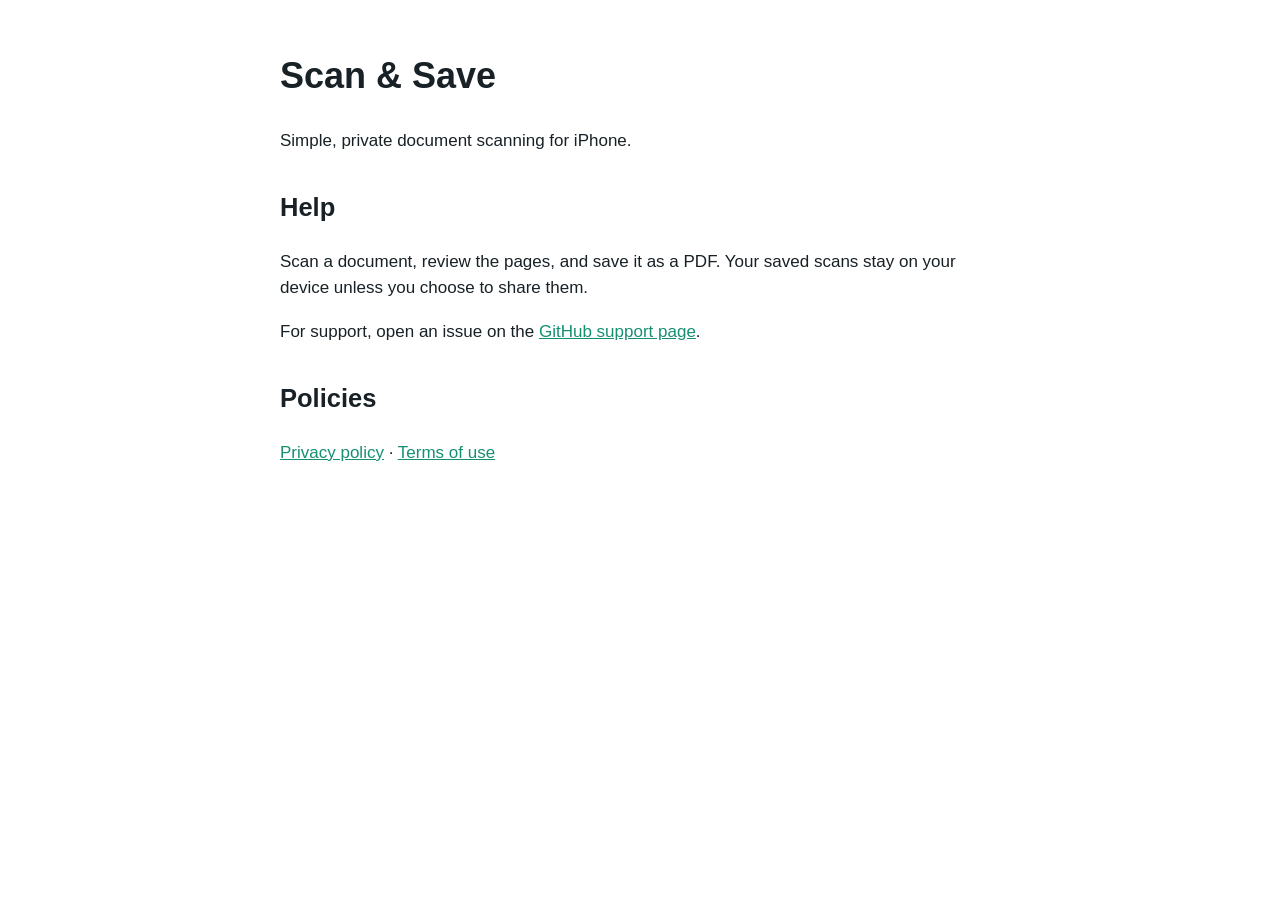
==== index.html @ 87c3bbcc "Add Scan and Save support pages" ====
<!doctype html>
<html lang="en"><meta charset="utf-8"><meta name="viewport" content="width=device-width,initial-scale=1">
<title>Scan &amp; Save Support</title>
<style>body{font:17px -apple-system,BlinkMacSystemFont,sans-serif;max-width:720px;margin:48px auto;padding:0 22px;line-height:1.55;color:#182126}a{color:#168f72}h1{font-size:36px}h2{margin-top:34px}</style>
<h1>Scan &amp; Save</h1><p>Simple, private document scanning for iPhone.</p>
<h2>Help</h2><p>Scan a document, review the pages, and save it as a PDF. Your saved scans stay on your device unless you choose to share them.</p>
<p>For support, open an issue on the <a href="https://github.com/tildraev/scan-and-save-support/issues">GitHub support page</a>.</p>
<h2>Policies</h2><p><a href="privacy.html">Privacy policy</a> · <a href="terms.html">Terms of use</a></p>
</html>
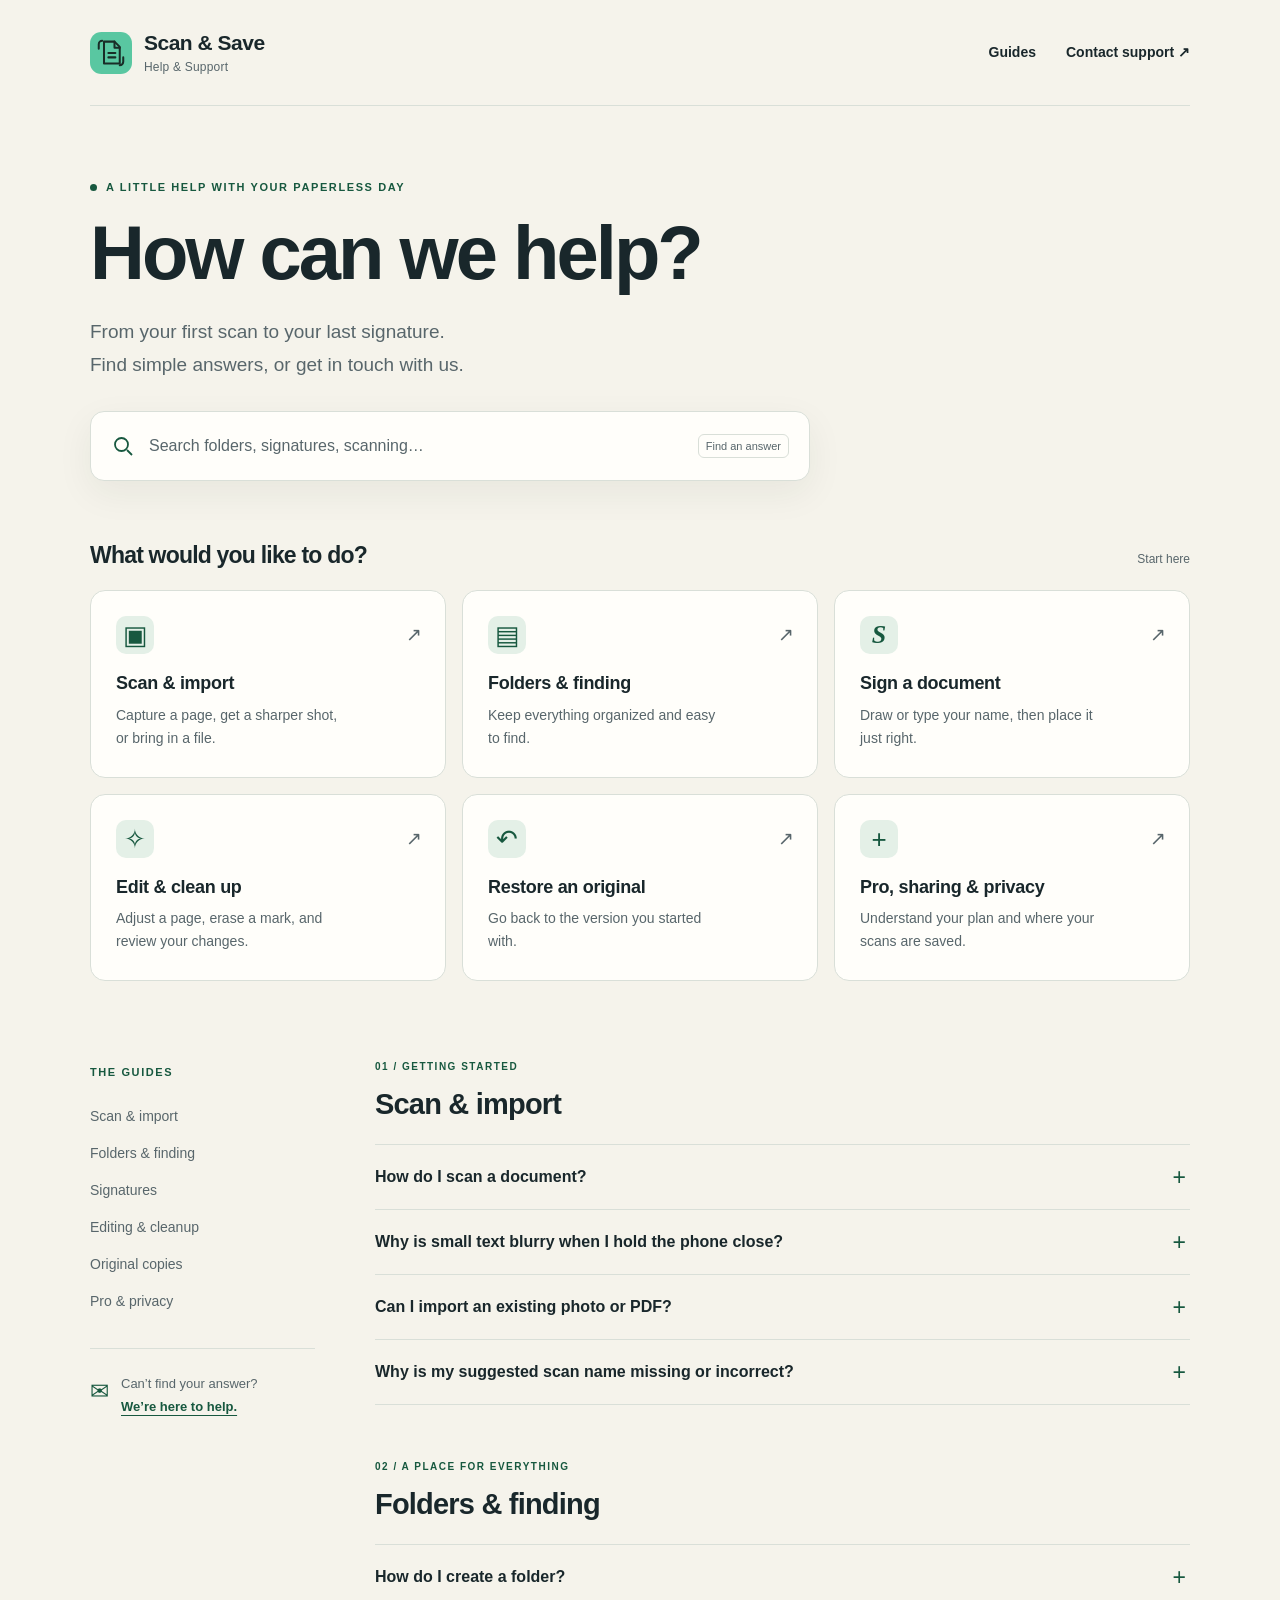
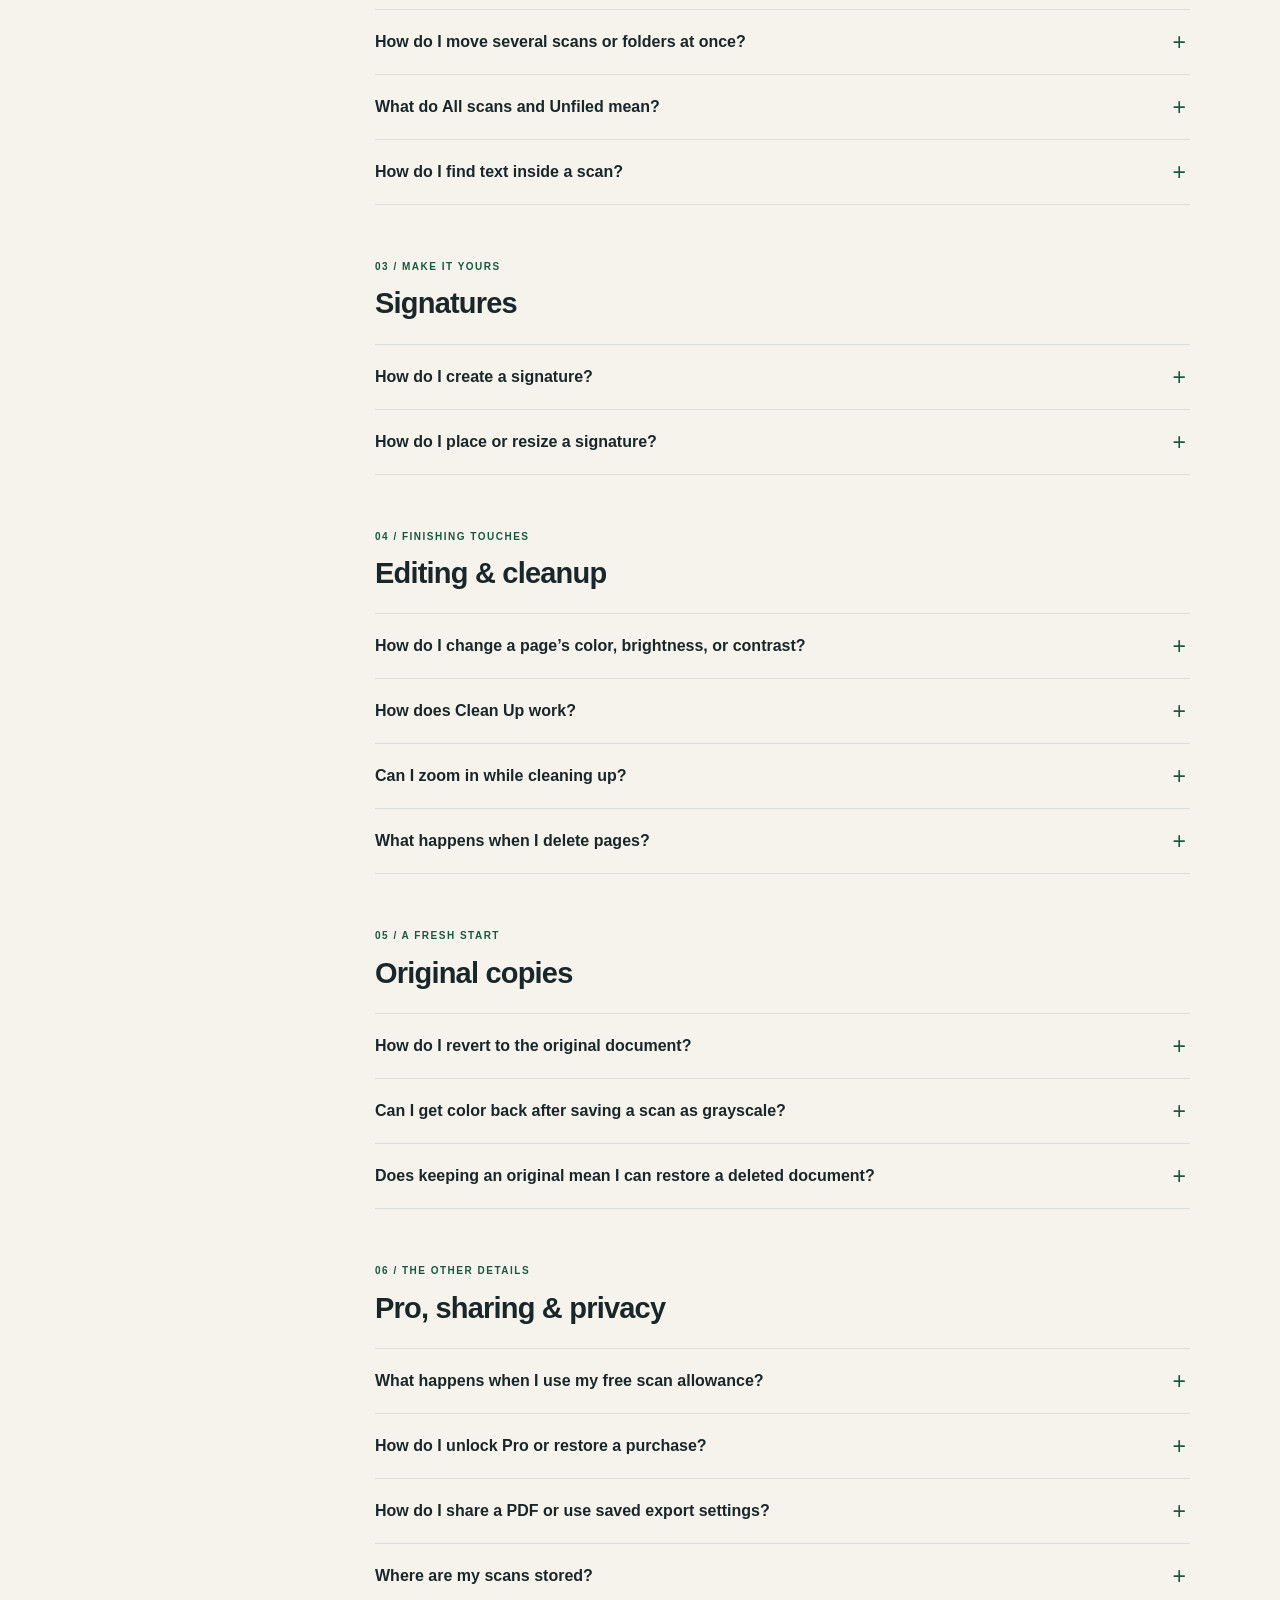
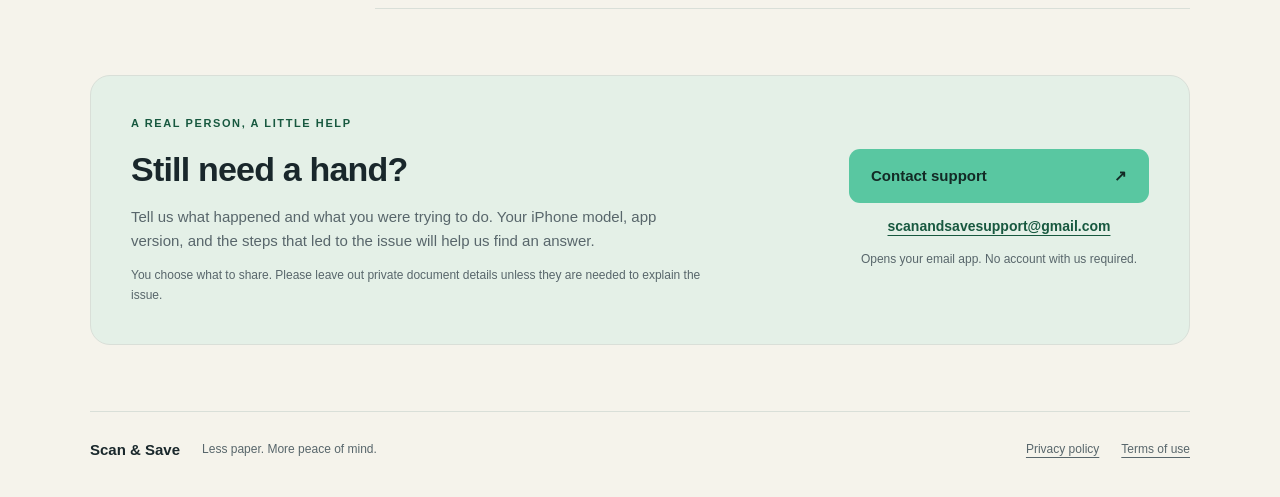
==== commit 561a12d7: "Add searchable customer help and email support" ====
--- a/index.html
+++ b/index.html
@@ -1,9 +1,109 @@
 <!doctype html>
-<html lang="en"><meta charset="utf-8"><meta name="viewport" content="width=device-width,initial-scale=1">
-<title>Scan &amp; Save Support</title>
-<style>body{font:17px -apple-system,BlinkMacSystemFont,sans-serif;max-width:720px;margin:48px auto;padding:0 22px;line-height:1.55;color:#182126}a{color:#168f72}h1{font-size:36px}h2{margin-top:34px}</style>
-<h1>Scan &amp; Save</h1><p>Simple, private document scanning for iPhone.</p>
-<h2>Help</h2><p>Scan a document, review the pages, and save it as a PDF. Your saved scans stay on your device unless you choose to share them.</p>
-<p>For support, open an issue on the <a href="https://github.com/tildraev/scan-and-save-support/issues">GitHub support page</a>.</p>
-<h2>Policies</h2><p><a href="privacy.html">Privacy policy</a> · <a href="terms.html">Terms of use</a></p>
+<html lang="en">
+<head>
+  <meta charset="utf-8">
+  <meta name="viewport" content="width=device-width, initial-scale=1">
+  <meta name="color-scheme" content="light dark">
+  <meta name="description" content="Help with Scan & Save for iPhone: scanning, folders, signatures, cleanup, original copies, and Pro.">
+  <title>Scan & Save · Help & Support</title>
+  <link rel="icon" href="icon.svg" type="image/svg+xml">
+  <link rel="stylesheet" href="styles.css">
+  <script src="support.js" defer></script>
+</head>
+<body>
+<a class="skip-link" href="#main">Skip to help</a>
+<header class="site-header wrap">
+  <a class="brand" href="./" aria-label="Scan and Save support home">
+    <img src="icon.svg" width="42" height="42" alt="">
+    <span>Scan &amp; Save<small>Help &amp; Support</small></span>
+  </a>
+  <nav aria-label="Main navigation">
+    <a href="#topics">Guides</a>
+    <a href="#contact">Contact support <span aria-hidden="true">↗</span></a>
+  </nav>
+</header>
+<main id="main">
+  <section class="hero wrap" aria-labelledby="hero-title">
+    <p class="eyebrow"><span class="status-dot" aria-hidden="true"></span> A little help with your paperless day</p>
+    <h1 id="hero-title">How can we help?</h1>
+    <p class="intro">From your first scan to your last signature.<br class="desktop-break"> Find simple answers, or get in touch with us.</p>
+    <div class="search-box">
+      <svg viewBox="0 0 24 24" width="24" height="24" fill="none" stroke="currentColor" stroke-width="1.8" aria-hidden="true"><circle cx="10.5" cy="10.5" r="6.5"/><path d="m16 16 5 5"/></svg>
+      <label class="sr-only" for="help-search">Search help topics</label>
+      <input id="help-search" type="search" placeholder="Search folders, signatures, scanning…" autocomplete="off" aria-controls="help-topics" disabled>
+      <span class="search-hint" aria-hidden="true">Find an answer</span>
+    </div>
+    <noscript><p>You can browse every guide below without turning on JavaScript.</p></noscript>
+    <p id="search-status" class="search-status" role="status" aria-live="polite" hidden></p>
+  </section>
+
+  <section class="wrap" id="topics" aria-labelledby="topics-title">
+    <div class="section-heading"><h2 id="topics-title">What would you like to do?</h2><span class="quiet">Start here</span></div>
+    <div class="topic-grid">
+      <a class="topic-card" href="#scanning"><span class="topic-icon" aria-hidden="true">▣</span><h3>Scan &amp; import</h3><p>Capture a page, get a sharper shot, or bring in a file.</p><span class="card-arrow" aria-hidden="true">↗</span></a>
+      <a class="topic-card" href="#folders"><span class="topic-icon" aria-hidden="true">▤</span><h3>Folders &amp; finding</h3><p>Keep everything organized and easy to find.</p><span class="card-arrow" aria-hidden="true">↗</span></a>
+      <a class="topic-card" href="#signatures"><span class="topic-icon script-icon" aria-hidden="true">S</span><h3>Sign a document</h3><p>Draw or type your name, then place it just right.</p><span class="card-arrow" aria-hidden="true">↗</span></a>
+      <a class="topic-card" href="#editing"><span class="topic-icon" aria-hidden="true">✧</span><h3>Edit &amp; clean up</h3><p>Adjust a page, erase a mark, and review your changes.</p><span class="card-arrow" aria-hidden="true">↗</span></a>
+      <a class="topic-card" href="#originals"><span class="topic-icon" aria-hidden="true">↶</span><h3>Restore an original</h3><p>Go back to the version you started with.</p><span class="card-arrow" aria-hidden="true">↗</span></a>
+      <a class="topic-card" href="#pro"><span class="topic-icon" aria-hidden="true">+</span><h3>Pro, sharing &amp; privacy</h3><p>Understand your plan and where your scans are saved.</p><span class="card-arrow" aria-hidden="true">↗</span></a>
+    </div>
+  </section>
+
+  <div class="wrap help-layout" id="help-topics">
+    <aside class="guide-sidebar" aria-label="Guide topics">
+      <p class="eyebrow">THE GUIDES</p>
+      <a href="#scanning">Scan &amp; import</a><a href="#folders">Folders &amp; finding</a><a href="#signatures">Signatures</a><a href="#editing">Editing &amp; cleanup</a><a href="#originals">Original copies</a><a href="#pro">Pro &amp; privacy</a>
+      <div class="sidebar-note"><span aria-hidden="true">✉</span><p>Can’t find your answer?<br><a href="#contact">We’re here to help.</a></p></div>
+    </aside>
+    <div class="guide-content">
+      <section class="help-section" id="scanning" data-topic="Scan import camera focus photo file">
+        <p class="eyebrow">01 / GETTING STARTED</p><h2>Scan &amp; import</h2>
+        <details><summary>How do I scan a document?</summary><div class="answer"><ol><li>Tap <strong>Scan</strong>, or tap <strong>+</strong> and choose <strong>Scan with camera</strong>.</li><li>Use <strong>Full page</strong> for documents, or <strong>Close-up</strong> for small text.</li><li>Capture your pages and finish the scan.</li><li>Review the suggested name, change it if you like, then tap <strong>Save</strong>.</li></ol><p>Camera scanning needs a physical iPhone with camera access enabled.</p></div></details>
+        <details><summary>Why is small text blurry when I hold the phone close?</summary><div class="answer"><p>Try <strong>Close-up</strong> at the top of the scanner. On supported iPhones, it uses the camera designed for nearby subjects. Tap the text to focus, hold steady, and use good lighting.</p><p>If the text is still blurry, move the phone back slightly. Close-up mode captures the whole photo; Full page mode handles automatic page detection.</p></div></details>
+        <details><summary>Can I import an existing photo or PDF?</summary><div class="answer"><p>Tap <strong>+</strong> on the home screen, then choose <strong>Import photos</strong> or <strong>Import PDF or file</strong>. Select the files you want to bring into your library.</p></div></details>
+        <details><summary>Why is my suggested scan name missing or incorrect?</summary><div class="answer"><p>The app reads text from the scan before suggesting a name. If it cannot find a useful name, you can enter one yourself or keep <strong>Untitled scan</strong>. You can also rename a saved scan by pressing and holding it, then choosing <strong>Rename</strong>.</p></div></details>
+      </section>
+      <section class="help-section" id="folders" data-topic="Folders tags move select organize search unfiled">
+        <p class="eyebrow">02 / A PLACE FOR EVERYTHING</p><h2>Folders &amp; finding</h2>
+        <details><summary>How do I create a folder?</summary><div class="answer"><p>Folders are included with Pro. On the home screen, tap <strong>+</strong>, then <strong>New folder</strong>. Give it a name and tap <strong>Create</strong>. Open an existing folder first if you want the new folder inside it.</p></div></details>
+        <details><summary>How do I move several scans or folders at once?</summary><div class="answer"><ol><li>Tap <strong>Edit</strong> beside the folder title.</li><li>Select the scans or folders you want to move. You can use <strong>Select all</strong>.</li><li>Tap <strong>Move</strong> and choose a destination.</li></ol><p>To make a destination while moving, choose <strong>New folder</strong>, enter its name, choose where it belongs, then tap <strong>Create and move</strong>. The library opens the destination after a successful move.</p></div></details>
+        <details><summary>What do All scans and Unfiled mean?</summary><div class="answer"><p><strong>All scans</strong> shows every document in your library. <strong>Unfiled</strong> shows documents that have not been assigned to a folder.</p><p>In Edit mode, selecting All scans selects every document; selecting Unfiled selects only documents without a folder. These built-in views stay available after their contents are moved or deleted.</p></div></details>
+        <details><summary>How do I find text inside a scan?</summary><div class="answer"><p>Use <strong>Search scans</strong> on the home screen. Search checks document names, folder names, tags, and readable text found inside your scans. A search covers the whole library, even when you start inside a folder.</p></div></details>
+      </section>
+      <section class="help-section" id="signatures" data-topic="Signature sign type draw font resize drag">
+        <p class="eyebrow">03 / MAKE IT YOURS</p><h2>Signatures</h2>
+        <details><summary>How do I create a signature?</summary><div class="answer"><p>With Pro, open a document, tap the <strong>sparkle menu</strong>, choose <strong>Pro tools</strong>, then <strong>Create saved signature</strong>. You can draw your signature or choose <strong>Type</strong> to enter your name and preview different styles. Tap <strong>Save</strong> to keep it on your device.</p><p>You can also create a signature from the page editor when placing one.</p></div></details>
+        <details><summary>How do I place or resize a signature?</summary><div class="answer"><ol><li>Open the document and tap the <strong>pencil</strong>.</li><li>Tap the <strong>signature icon</strong> beside the page.</li><li>Drag the signature into position. Pinch or drag its corner to resize it.</li><li>Tap <strong>Apply</strong>, then <strong>Save</strong> in the page editor.</li></ol><p>A saved signature can be reused on another document.</p></div></details>
+      </section>
+      <section class="help-section" id="editing" data-topic="Edit cleanup clean erase mark shadow grayscale gray contrast zoom undo delete pages">
+        <p class="eyebrow">04 / FINISHING TOUCHES</p><h2>Editing &amp; cleanup</h2>
+        <details><summary>How do I change a page’s color, brightness, or contrast?</summary><div class="answer"><p>Open a document, tap the <strong>pencil</strong>, then the <strong>sliders icon</strong> beside a page. Adjust the controls, then tap <strong>Apply</strong> in the top-right corner. Tap <strong>Save</strong> in the page editor to keep your changes.</p></div></details>
+        <details><summary>How does Clean Up work?</summary><div class="answer"><p>In the page editor, tap the <strong>wand icon</strong>. Select a mark on plain paper, then tap <strong>Preview cleanup</strong>. The tool fills the selection with a nearby paper color, or white if you choose <strong>Use white paper</strong>.</p><p>Use <strong>Undo</strong> to step back, <strong>Save</strong> to accept the preview, or <strong>Cancel</strong> to discard it. Then save the page editor.</p><p><strong>Anything inside the selection is erased.</strong> Clean Up cannot reconstruct text or artwork hidden beneath a mark.</p></div></details>
+        <details><summary>Can I zoom in while cleaning up?</summary><div class="answer"><p>Yes. <strong>Pinch</strong> to zoom, move the page with <strong>two fingers</strong>, and drag with <strong>one finger</strong> to select an area. Tap <strong>Fit page</strong> to see the whole page again.</p></div></details>
+        <details><summary>What happens when I delete pages?</summary><div class="answer"><p>Page deletions are saved immediately. If you delete the last page, the app asks whether you want to delete the entire document.</p><p>You can restore pages removed from an existing document with <strong>Revert to original</strong>. Deleting the entire document also removes its saved original.</p></div></details>
+      </section>
+      <section class="help-section" id="originals" data-topic="Original restore revert backup undo color grayscale gray lost pages">
+        <p class="eyebrow">05 / A FRESH START</p><h2>Original copies</h2>
+        <details><summary>How do I revert to the original document?</summary><div class="answer"><p>Open the document, tap the <strong>sparkle menu</strong>, choose <strong>Revert to original</strong>, and confirm. This restores the original pages, including available color and pages removed during editing. Later page edits, signatures, and cleanup are removed. The document’s name and folder stay the same.</p></div></details>
+        <details><summary>Can I get color back after saving a scan as grayscale?</summary><div class="answer"><p>If the saved original contains color, <strong>Revert to original</strong> brings it back. New scans preserve the camera-provided images before the app’s color filter; imports preserve their source.</p><p>For documents saved before original-copy preservation was added, the earliest available version is the one saved at that time. Color already discarded from that version cannot be recovered.</p></div></details>
+        <details><summary>Does keeping an original mean I can restore a deleted document?</summary><div class="answer"><p>No. The original is kept alongside a document for reverting edits. Deleting the entire document removes both copies. Keep a separate copy of documents you need to retain, and check that any cloud synchronization has completed before relying on it.</p></div></details>
+      </section>
+      <section class="help-section" id="pro" data-topic="Pro purchase restore free limit rewarded video share export recipe iCloud privacy account">
+        <p class="eyebrow">06 / THE OTHER DETAILS</p><h2>Pro, sharing &amp; privacy</h2>
+        <details><summary>What happens when I use my free scan allowance?</summary><div class="answer"><p>The free plan includes two scan sessions per day, with up to ten pages per session. The limit prompt offers <strong>Watch a video</strong>, <strong>Unlock Pro</strong>, and <strong>Cancel</strong>. A rewarded video can provide another session when a video is available.</p></div></details>
+        <details><summary>How do I unlock Pro or restore a purchase?</summary><div class="answer"><p>Open <strong>Settings → Scan &amp; Save Pro</strong>. Choose <strong>Unlock Pro</strong> to view the available purchase, or <strong>Restore Purchase</strong> if you already bought Pro using your Apple Account.</p><p>If the app says purchases are not available yet, please check back later or contact support. Your existing scans remain available.</p></div></details>
+        <details><summary>How do I share a PDF or use saved export settings?</summary><div class="answer"><p>Open a scan and tap the <strong>Share</strong> icon to send its PDF to an app or location you choose. Pro’s Advanced Export offers additional format and quality settings.</p><p><strong>Run saved export recipe</strong> reuses the format and image quality you saved in Advanced Export, then opens the sharing menu. It does not send a document by itself.</p></div></details>
+        <details><summary>Where are my scans stored?</summary><div class="answer"><p>Documents are saved on your device. Pro includes iCloud features that use your private iCloud account when configured and available. Sharing a scan passes the selected file to the app or service you choose.</p><p>You do not need a Scan &amp; Save account. See our <a href="privacy.html">privacy policy</a> for more information.</p></div></details>
+      </section>
+      <div id="no-results" class="no-results" hidden><h2>No matching guide yet.</h2><p>Try a shorter search, browse the topics above, or <a href="#contact">contact support</a>.</p><button class="text-button" id="clear-search" type="button">Clear search</button></div>
+    </div>
+  </div>
+
+  <section class="contact-section wrap" id="contact" aria-labelledby="contact-title">
+    <div><p class="eyebrow">A REAL PERSON, A LITTLE HELP</p><h2 id="contact-title">Still need a hand?</h2><p>Tell us what happened and what you were trying to do. Your iPhone model, app version, and the steps that led to the issue will help us find an answer.</p><p class="contact-note">You choose what to share. Please leave out private document details unless they are needed to explain the issue.</p></div>
+    <div class="contact-action"><a class="primary-button" href="mailto:scanandsavesupport@gmail.com?subject=Scan%20%26%20Save%20support">Contact support <span aria-hidden="true">↗</span></a><a class="email-link" href="mailto:scanandsavesupport@gmail.com">scanandsavesupport@gmail.com</a><span class="quiet">Opens your email app. No account with us required.</span></div>
+  </section>
+</main>
+<footer class="site-footer wrap"><a class="footer-brand" href="./">Scan &amp; Save</a><p>Less paper. More peace of mind.</p><nav aria-label="Legal"><a href="privacy.html">Privacy policy</a><a href="terms.html">Terms of use</a></nav></footer>
+</body>
 </html>
--- a/styles.css
+++ b/styles.css
@@ -0,0 +1,7 @@
+:root{color-scheme:light dark;--paper:#f5f3eb;--ink:#19272b;--muted:#58666b;--surface:#fffefa;--line:#d9dfd8;--mint:#59c7a1;--accent:#17583f;--tint:#e4f0e7;--hover:#eff4ed;--shadow:0 12px 36px #182b2210}
+*{box-sizing:border-box}html{scroll-behavior:smooth;scroll-padding-top:30px}body{margin:0;background:var(--paper);color:var(--ink);font:16px/1.65 -apple-system,BlinkMacSystemFont,"Segoe UI",sans-serif;-webkit-font-smoothing:antialiased}a{color:var(--accent);text-underline-offset:4px}a:hover{text-decoration-thickness:2px}button,input{font:inherit}button,a,input,summary{-webkit-tap-highlight-color:transparent}a:focus-visible,button:focus-visible,input:focus-visible,summary:focus-visible{outline:3px solid var(--accent);outline-offset:5px}button{cursor:pointer}.wrap{width:min(1100px,calc(100% - 64px));margin-inline:auto}.site-header{display:flex;align-items:center;justify-content:space-between;padding-block:30px;border-bottom:1px solid var(--line);gap:24px}.brand{display:flex;align-items:center;gap:12px;text-decoration:none;color:var(--ink);font-weight:750;letter-spacing:-.5px;font-size:21px;line-height:1.25}.brand small{display:block;font-size:12px;letter-spacing:.2px;font-weight:500;color:var(--muted);margin-top:4px}.site-header nav{display:flex;gap:30px;align-items:center;font-size:14px;font-weight:600}.site-header nav a{text-decoration:none;color:var(--ink)}.hero{padding-block:72px 60px}.eyebrow{font-size:11px;font-weight:750;letter-spacing:1.6px;text-transform:uppercase;color:var(--accent);margin:0 0 16px;display:flex;align-items:center;gap:9px}.status-dot{width:7px;height:7px;border-radius:50%;background:var(--accent)}h1,h2,h3,p{overflow-wrap:break-word}h1{font-size:clamp(44px,6.4vw,76px);line-height:1.08;letter-spacing:-3px;margin:0 0 22px;font-weight:750}h2{font-size:29px;letter-spacing:-.8px;line-height:1.25;margin:0 0 18px}h3{font-size:18px;line-height:1.3;letter-spacing:-.3px;margin:18px 0 8px}.intro{font-size:19px;line-height:1.7;color:var(--muted);margin:0 0 30px}.search-box{display:flex;align-items:center;gap:14px;max-width:720px;border:1px solid var(--line);background:var(--surface);border-radius:14px;padding:18px 20px;box-shadow:var(--shadow);color:var(--accent)}.search-box input{background:transparent;border:0;min-width:0;flex:1;color:var(--ink);outline:none;font-size:16px;padding:3px 0}.search-box input:focus-visible{outline:0}.search-box:focus-within{outline:2px solid var(--accent);outline-offset:2px}input::placeholder{color:var(--muted);opacity:1}.search-hint{font-size:11px;color:var(--muted);border:1px solid var(--line);border-radius:6px;padding:2px 7px;white-space:nowrap}.search-status{font-size:14px;color:var(--muted);margin-bottom:0}.section-heading{display:flex;align-items:baseline;justify-content:space-between;gap:16px;margin-bottom:20px}.section-heading h2{font-size:23px;margin:0}.quiet{font-size:12px;color:var(--muted)}.topic-grid{display:grid;grid-template-columns:repeat(3,minmax(0,1fr));gap:16px}.topic-card{display:block;position:relative;padding:25px 25px 27px;border:1px solid var(--line);border-radius:15px;background:var(--surface);text-decoration:none;color:var(--ink);transition:transform .18s,border-color .18s,background .18s}.topic-card:hover{transform:translateY(-3px);background:var(--hover);border-color:var(--accent)}.topic-card p{font-size:14px;line-height:1.65;margin:0;max-width:235px;color:var(--muted)}.topic-icon{display:inline-flex;align-items:center;justify-content:center;width:38px;height:38px;background:var(--tint);color:var(--accent);border-radius:10px;font-size:26px;font-weight:400;line-height:1}.script-icon{font-family:Georgia,serif;font-style:italic;font-weight:bold}.card-arrow{position:absolute;right:23px;top:28px;color:var(--muted);font-size:19px}.help-layout{display:grid;grid-template-columns:225px minmax(0,1fr);gap:60px;padding-top:78px}.guide-sidebar{align-self:start;position:sticky;top:30px;padding-top:4px}.guide-sidebar>a{display:block;text-decoration:none;color:var(--muted);font-size:14px;padding:7px 0}.guide-sidebar>a:hover{color:var(--accent)}.sidebar-note{margin-top:28px;padding-top:24px;border-top:1px solid var(--line);display:flex;gap:12px}.sidebar-note>span{font-size:23px;color:var(--accent)}.sidebar-note p{font-size:13px;line-height:1.75;margin:0;color:var(--muted)}.sidebar-note a{font-weight:650}.help-section{margin-bottom:54px;scroll-margin-top:30px}.help-section>.eyebrow{font-size:10px;letter-spacing:1.5px;margin-bottom:10px}.help-section h2{margin-bottom:22px}details{border-top:1px solid var(--line)}details:last-child{border-bottom:1px solid var(--line)}summary{position:relative;cursor:pointer;list-style:none;padding:20px 34px 20px 0;font-size:16px;font-weight:650;line-height:1.5}summary::-webkit-details-marker{display:none}summary::after{content:"+";position:absolute;right:4px;top:18px;font-size:23px;line-height:1.3;font-weight:400;color:var(--accent)}details[open]>summary::after{content:"−"}.answer{padding:0 32px 20px 0;font-size:15px;color:var(--muted)}.answer p{margin:0 0 12px}.answer p:last-child{margin-bottom:0}.answer ol{padding-left:22px;margin:0 0 16px}.answer li{padding-left:4px;margin-bottom:7px}.answer strong{color:var(--ink);font-weight:650}.no-results{padding:30px;border:1px solid var(--line);border-radius:14px;background:var(--surface)}.no-results h2{font-size:24px}.text-button{color:var(--accent);border:0;background:none;padding:8px 0;text-decoration:underline;font-weight:650}.contact-section{background:var(--tint);border:1px solid var(--line);border-radius:20px;padding:38px 40px;margin-block:12px 66px;display:grid;grid-template-columns:minmax(0,1fr) 300px;gap:42px;align-items:center}.contact-section h2{font-size:34px;margin-bottom:14px}.contact-section p:not(.eyebrow){font-size:15px;color:var(--muted);max-width:570px;margin:0 0 12px}.contact-section p.contact-note{font-size:12px;margin-bottom:0}.contact-action{display:flex;flex-direction:column;gap:12px;align-items:center;text-align:center}.primary-button{display:flex;align-items:center;justify-content:space-between;gap:25px;min-height:54px;width:100%;padding:13px 22px;background:var(--mint);color:#132a25;border-radius:11px;text-decoration:none;font-weight:750;font-size:15px}.primary-button:hover{filter:brightness(.96);text-decoration:none}.email-link{font-size:14px;font-weight:650;overflow-wrap:anywhere}.site-footer{border-top:1px solid var(--line);padding-block:26px 35px;display:flex;align-items:center;gap:22px;font-size:12px;color:var(--muted)}.footer-brand{font-size:15px;font-weight:750;color:var(--ink);text-decoration:none}.site-footer p{margin:0;flex:1}.site-footer nav{display:flex;gap:22px}.site-footer nav a{color:var(--muted)}.skip-link{position:absolute;top:-100px;left:16px;background:var(--mint);color:#132a25;padding:12px;z-index:10;border-radius:8px}.skip-link:focus{top:12px}.sr-only{position:absolute;width:1px;height:1px;padding:0;margin:-1px;overflow:hidden;clip:rect(0,0,0,0);white-space:nowrap;border:0}[hidden]{display:none!important}.legal{max-width:760px;margin:64px auto 80px}.legal h1{font-size:46px;letter-spacing:-1.5px}.legal h2{font-size:23px;margin-top:32px}.legal p{color:var(--muted)}
+@media(prefers-color-scheme:dark){:root{--paper:#111719;--ink:#f0f4f2;--muted:#b7c5c5;--surface:#1b2325;--line:#364447;--accent:#8be0bd;--tint:#20332d;--hover:#24312f;--shadow:0 12px 36px #0002}}
+@media(max-width:800px){.wrap{width:calc(100% - 40px)}.topic-grid{grid-template-columns:repeat(2,minmax(0,1fr))}.help-layout{grid-template-columns:1fr;padding-top:55px;gap:0}.guide-sidebar{display:none}.contact-section{grid-template-columns:1fr;padding:30px;gap:25px}.contact-action{align-items:flex-start;text-align:left;max-width:340px}.site-footer{flex-wrap:wrap}.site-footer p{flex-basis:60%}.site-footer nav{width:100%}.hero{padding-block:52px 40px}}
+@media(max-width:480px){.wrap{width:calc(100% - 32px)}.site-header{padding-block:22px}.brand{font-size:18px}.site-header nav{gap:14px;font-size:13px}.site-header nav>a:first-child{display:none}.hero h1{letter-spacing:-1.8px}.hero .eyebrow{font-size:9px;letter-spacing:1px}.intro{font-size:16px}.desktop-break{display:none}.search-box{padding:13px 14px;gap:10px}.search-hint{display:none}.topic-grid{gap:10px}.topic-card{padding:17px}.topic-card h3{font-size:16px}.topic-card p{font-size:12px;line-height:1.6}.topic-icon{width:32px;height:32px;font-size:22px}.card-arrow{top:18px;right:17px}.section-heading .quiet{display:none}.section-heading h2{font-size:20px}summary{font-size:15px}.answer{padding-right:10px}.contact-section{padding:25px}.contact-section h2{font-size:29px}.legal{margin-top:42px}.legal h1{font-size:36px}}
+@media(max-width:480px){.site-header{flex-wrap:wrap;gap:14px}.site-header nav{margin-left:auto}.brand{flex-shrink:0}}
+@media(prefers-reduced-motion:reduce){html{scroll-behavior:auto}.topic-card{transition:none}.topic-card:hover{transform:none}}
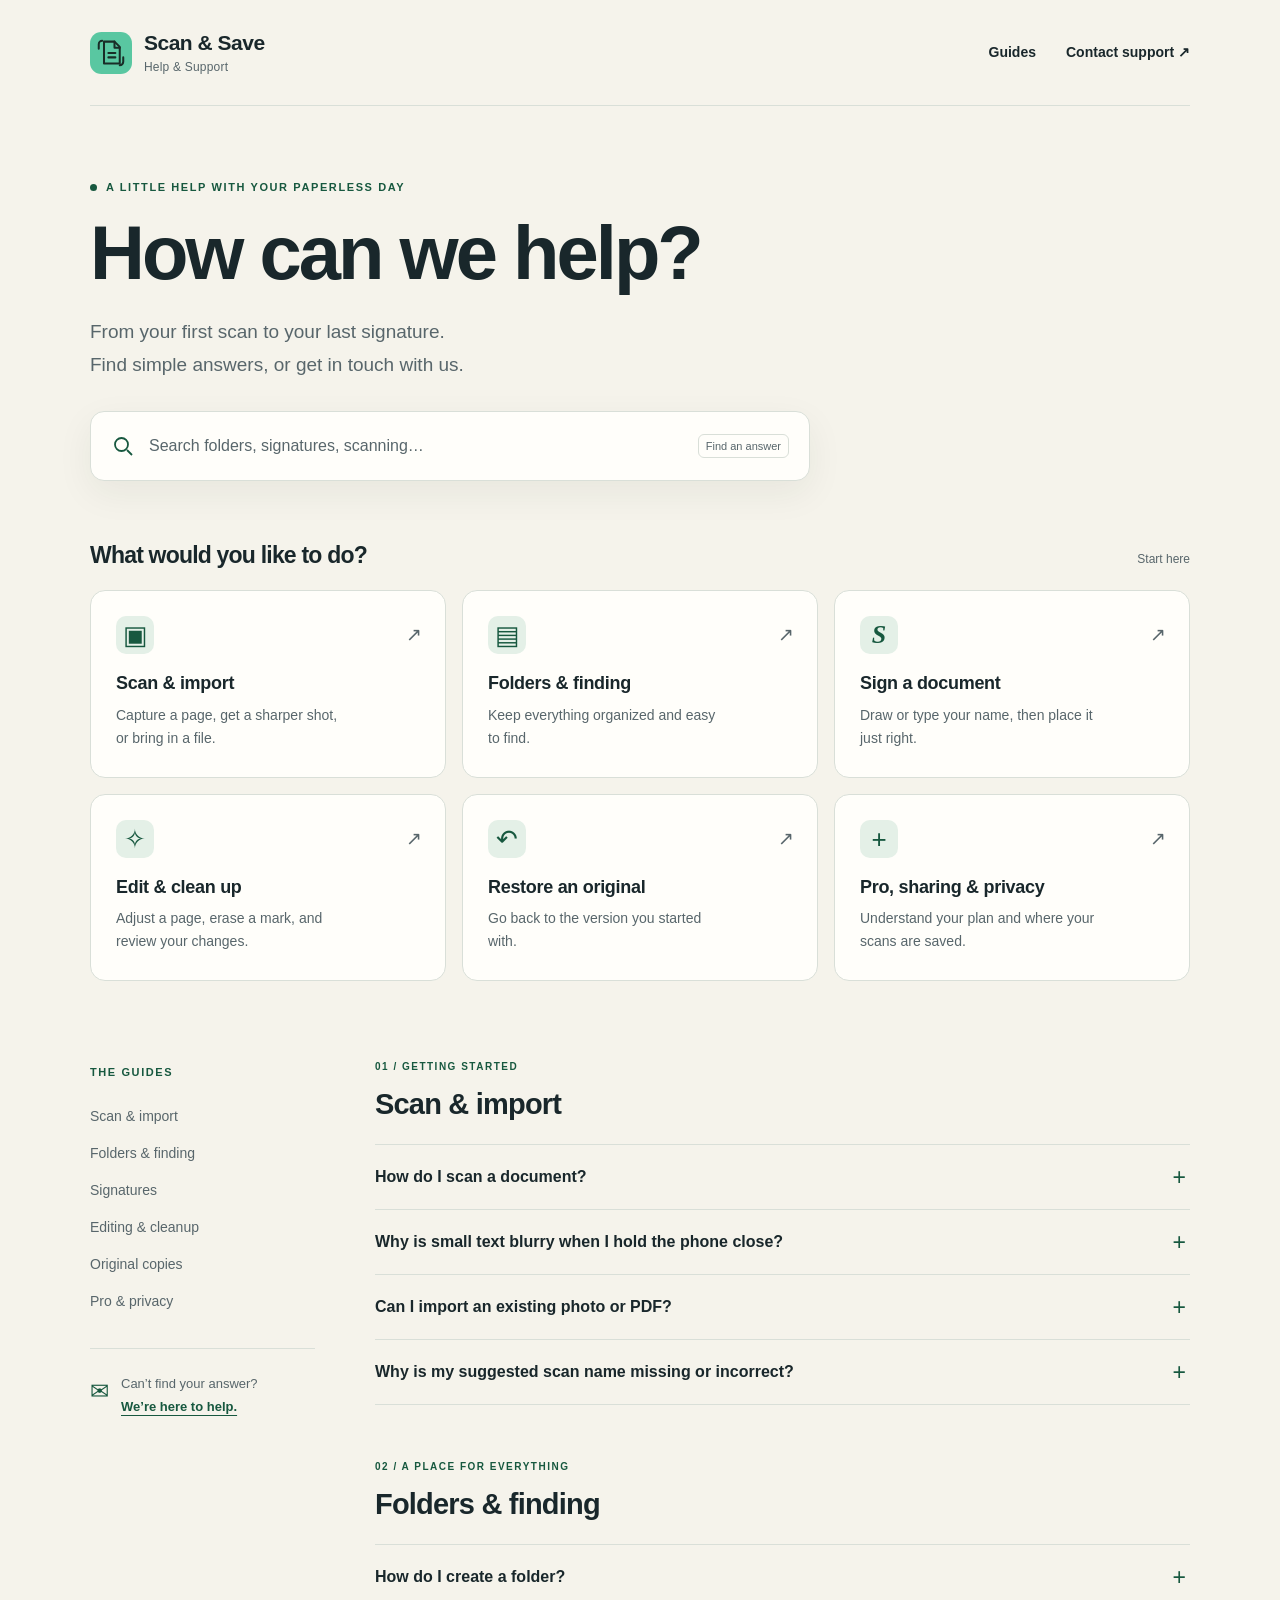
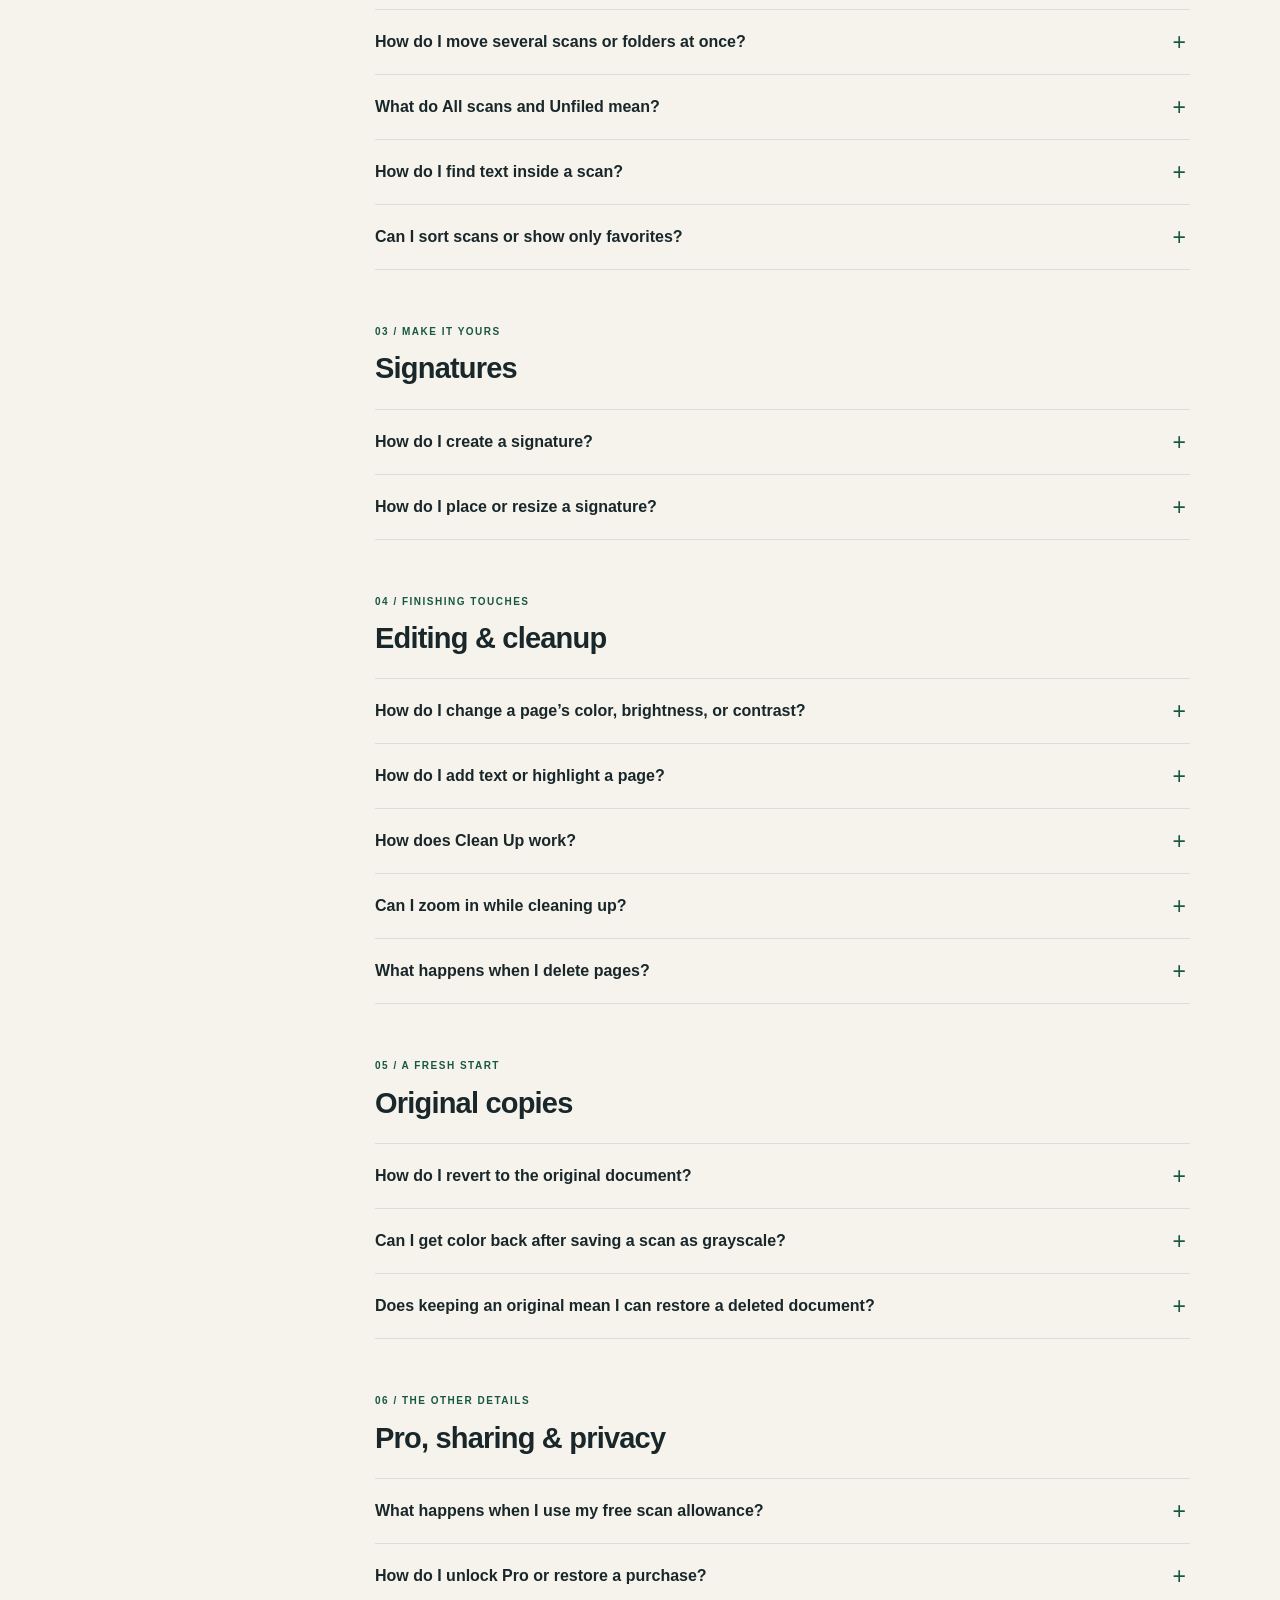
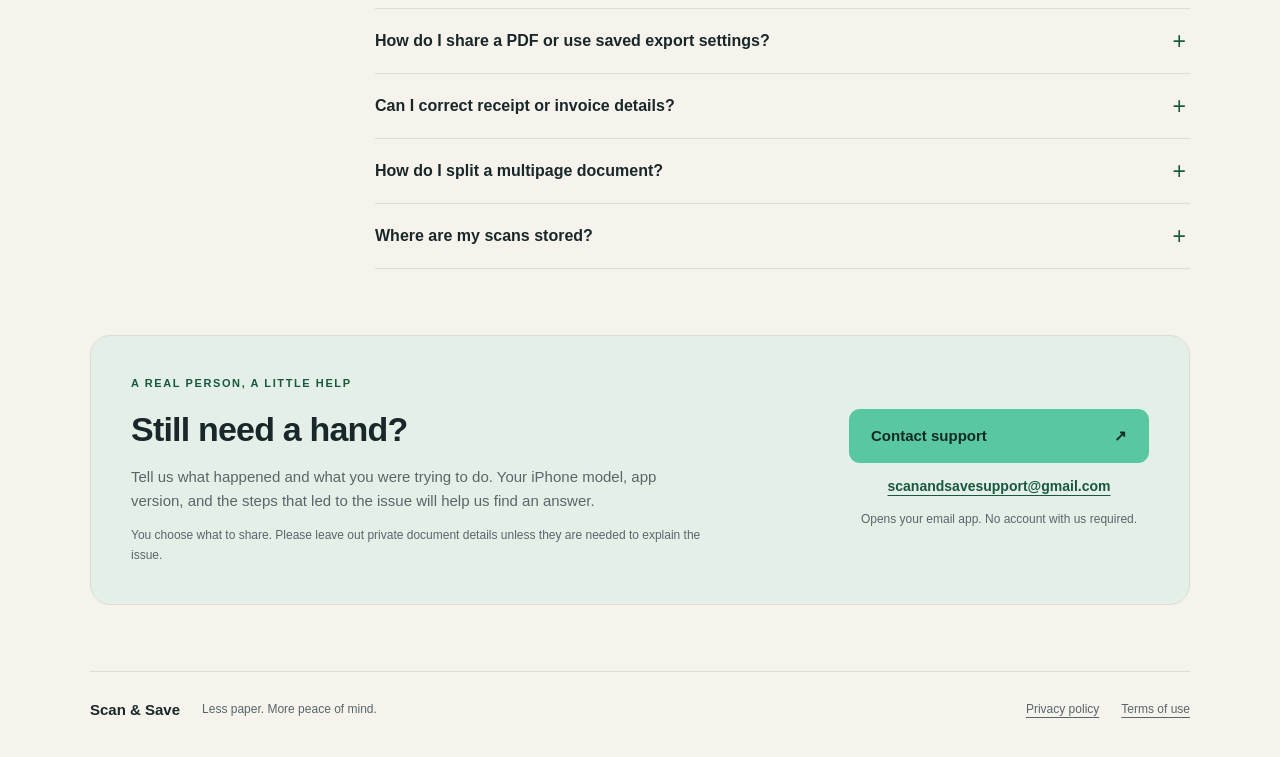
==== commit 6f8621ad: "Update help for expanded Pro tools and sync controls" ====
--- a/index.html
+++ b/index.html
@@ -69,16 +69,18 @@
         <details><summary>How do I move several scans or folders at once?</summary><div class="answer"><ol><li>Tap <strong>Edit</strong> beside the folder title.</li><li>Select the scans or folders you want to move. You can use <strong>Select all</strong>.</li><li>Tap <strong>Move</strong> and choose a destination.</li></ol><p>To make a destination while moving, choose <strong>New folder</strong>, enter its name, choose where it belongs, then tap <strong>Create and move</strong>. The library opens the destination after a successful move.</p></div></details>
         <details><summary>What do All scans and Unfiled mean?</summary><div class="answer"><p><strong>All scans</strong> shows every document in your library. <strong>Unfiled</strong> shows documents that have not been assigned to a folder.</p><p>In Edit mode, selecting All scans selects every document; selecting Unfiled selects only documents without a folder. These built-in views stay available after their contents are moved or deleted.</p></div></details>
         <details><summary>How do I find text inside a scan?</summary><div class="answer"><p>Use <strong>Search scans</strong> on the home screen. Search checks document names, folder names, tags, and readable text found inside your scans. A search covers the whole library, even when you start inside a folder.</p></div></details>
+<details><summary>Can I sort scans or show only favorites?</summary><div class="answer"><p>With Pro, use the sorting and filtering menu above your library. Choose newest, name, or recently modified; show favorites only; or choose a tag. Your preferences are remembered. Clear filters to see the full list again.</p><p>When a filter is active, bulk selection applies to visible scans.</p></div></details>
       </section>
       <section class="help-section" id="signatures" data-topic="Signature sign type draw font resize drag">
         <p class="eyebrow">03 / MAKE IT YOURS</p><h2>Signatures</h2>
         <details><summary>How do I create a signature?</summary><div class="answer"><p>With Pro, open a document, tap the <strong>sparkle menu</strong>, choose <strong>Pro tools</strong>, then <strong>Create saved signature</strong>. You can draw your signature or choose <strong>Type</strong> to enter your name and preview different styles. Tap <strong>Save</strong> to keep it on your device.</p><p>You can also create a signature from the page editor when placing one.</p></div></details>
-        <details><summary>How do I place or resize a signature?</summary><div class="answer"><ol><li>Open the document and tap the <strong>pencil</strong>.</li><li>Tap the <strong>signature icon</strong> beside the page.</li><li>Drag the signature into position. Pinch or drag its corner to resize it.</li><li>Tap <strong>Apply</strong>, then <strong>Save</strong> in the page editor.</li></ol><p>A saved signature can be reused on another document.</p></div></details>
+        <details><summary>How do I place or resize a signature?</summary><div class="answer"><ol><li>Open the document and tap the <strong>pencil</strong>.</li><li>Choose <strong>Actions → Add signature</strong> beside the page.</li><li>Drag the signature into position. Pinch or drag its corner to resize it.</li><li>Tap <strong>Apply</strong>, then <strong>Save</strong> in the page editor.</li></ol><p>A saved signature can be reused on another document.</p></div></details>
       </section>
       <section class="help-section" id="editing" data-topic="Edit cleanup clean erase mark shadow grayscale gray contrast zoom undo delete pages">
         <p class="eyebrow">04 / FINISHING TOUCHES</p><h2>Editing &amp; cleanup</h2>
-        <details><summary>How do I change a page’s color, brightness, or contrast?</summary><div class="answer"><p>Open a document, tap the <strong>pencil</strong>, then the <strong>sliders icon</strong> beside a page. Adjust the controls, then tap <strong>Apply</strong> in the top-right corner. Tap <strong>Save</strong> in the page editor to keep your changes.</p></div></details>
-        <details><summary>How does Clean Up work?</summary><div class="answer"><p>In the page editor, tap the <strong>wand icon</strong>. Select a mark on plain paper, then tap <strong>Preview cleanup</strong>. The tool fills the selection with a nearby paper color, or white if you choose <strong>Use white paper</strong>.</p><p>Use <strong>Undo</strong> to step back, <strong>Save</strong> to accept the preview, or <strong>Cancel</strong> to discard it. Then save the page editor.</p><p><strong>Anything inside the selection is erased.</strong> Clean Up cannot reconstruct text or artwork hidden beneath a mark.</p></div></details>
+        <details><summary>How do I change a page’s color, brightness, or contrast?</summary><div class="answer"><p>Open a document, tap the <strong>pencil</strong>, then choose <strong>Actions → Enhance page</strong> beside a page. Adjust the controls, then tap <strong>Apply</strong> in the top-right corner. Tap <strong>Save</strong> in the page editor to keep your changes.</p></div></details>
+        <details><summary>How do I add text or highlight a page?</summary><div class="answer"><p>Open the document, tap the <strong>pencil</strong>, then choose <strong>Actions → Add text or highlight</strong> beside a page. Add an item, choose its color, and drag or resize it into position. Tap <strong>Apply</strong>, then <strong>Save</strong> in the page editor.</p><p>Applied text and highlights become part of the page. Revert to original removes later page edits.</p></div></details>
+        <details><summary>How does Clean Up work?</summary><div class="answer"><p>In the page editor, choose <strong>Actions → Clean up marks</strong>. Select a mark on plain paper, then tap <strong>Preview cleanup</strong>. The tool fills the selection with a nearby paper color, or white if you choose <strong>Use white paper</strong>.</p><p>Use <strong>Undo</strong> to step back, <strong>Save</strong> to accept the preview, or <strong>Cancel</strong> to discard it. Then save the page editor.</p><p><strong>Anything inside the selection is erased.</strong> Clean Up cannot reconstruct text or artwork hidden beneath a mark.</p></div></details>
         <details><summary>Can I zoom in while cleaning up?</summary><div class="answer"><p>Yes. <strong>Pinch</strong> to zoom, move the page with <strong>two fingers</strong>, and drag with <strong>one finger</strong> to select an area. Tap <strong>Fit page</strong> to see the whole page again.</p></div></details>
         <details><summary>What happens when I delete pages?</summary><div class="answer"><p>Page deletions are saved immediately. If you delete the last page, the app asks whether you want to delete the entire document.</p><p>You can restore pages removed from an existing document with <strong>Revert to original</strong>. Deleting the entire document also removes its saved original.</p></div></details>
       </section>
@@ -92,8 +94,9 @@
         <p class="eyebrow">06 / THE OTHER DETAILS</p><h2>Pro, sharing &amp; privacy</h2>
         <details><summary>What happens when I use my free scan allowance?</summary><div class="answer"><p>The free plan includes two scan sessions per day, with up to ten pages per session. The limit prompt offers <strong>Watch a video</strong>, <strong>Unlock Pro</strong>, and <strong>Cancel</strong>. A rewarded video can provide another session when a video is available.</p></div></details>
         <details><summary>How do I unlock Pro or restore a purchase?</summary><div class="answer"><p>Open <strong>Settings → Scan &amp; Save Pro</strong>. Choose <strong>Unlock Pro</strong> to view the available purchase, or <strong>Restore Purchase</strong> if you already bought Pro using your Apple Account.</p><p>If the app says purchases are not available yet, please check back later or contact support. Your existing scans remain available.</p></div></details>
-        <details><summary>How do I share a PDF or use saved export settings?</summary><div class="answer"><p>Open a scan and tap the <strong>Share</strong> icon to send its PDF to an app or location you choose. Pro’s Advanced Export offers additional format and quality settings.</p><p><strong>Run saved export recipe</strong> reuses the format and image quality you saved in Advanced Export, then opens the sharing menu. It does not send a document by itself.</p></div></details>
-        <details><summary>Where are my scans stored?</summary><div class="answer"><p>Documents are saved on your device. Pro includes iCloud features that use your private iCloud account when configured and available. Sharing a scan passes the selected file to the app or service you choose.</p><p>You do not need a Scan &amp; Save account. See our <a href="privacy.html">privacy policy</a> for more information.</p></div></details>
+        <details><summary>How do I share a PDF or use saved export settings?</summary><div class="answer"><p>Open a scan and tap the <strong>Share</strong> icon to send its PDF to an app or location you choose. Pro’s Advanced Export offers additional format and quality settings.</p><p>In <strong>Advanced export</strong>, choose PDF, images, or both; current edits or the original; and the quality you need. <strong>Make text searchable</strong> adds selectable text to the exported PDF. You can cancel while the file is being prepared.</p><p>Save settings with a name, then use <strong>Pro tools → Saved export presets</strong> to run, edit, or delete them. Running a preset prepares the export and opens the sharing menu; you choose where it goes.</p></div></details>
+        <details><summary>Can I correct receipt or invoice details?</summary><div class="answer"><p>Choose <strong>Pro tools → Receipt &amp; invoice details</strong>. Review the suggested business, date, total, tax, and invoice number. Correct any field and tap <strong>Save</strong>. Your corrections stay with the document.</p></div></details><details><summary>How do I split a multipage document?</summary><div class="answer"><p>Choose <strong>Pro tools → Split into separate documents</strong>. Select a page count per document, or enter page ranges such as <strong>1-3; 4-6; 7</strong>. A semicolon starts a new document; commas combine ranges. Review the preview and tap <strong>Create</strong>.</p><p>The source stays in your library. New documents appear in its folder, each with its own original copy.</p></div></details>
+        <details><summary>Where are my scans stored?</summary><div class="answer"><p>Documents are saved on your device. With Pro, open <strong>Settings → Private iCloud Sync</strong> to turn sync on, check its status, or retry. Sync checks incoming changes while the app is open and keeps failed changes for retry. Folder paths attached to documents sync; empty folders, signatures, and export presets currently stay on their own device. Deleting a document also deletes its synced copy. Sharing a scan passes the selected file to the app or service you choose.</p><p>You do not need a Scan &amp; Save account. See our <a href="privacy.html">privacy policy</a> for more information.</p></div></details>
       </section>
       <div id="no-results" class="no-results" hidden><h2>No matching guide yet.</h2><p>Try a shorter search, browse the topics above, or <a href="#contact">contact support</a>.</p><button class="text-button" id="clear-search" type="button">Clear search</button></div>
     </div>
